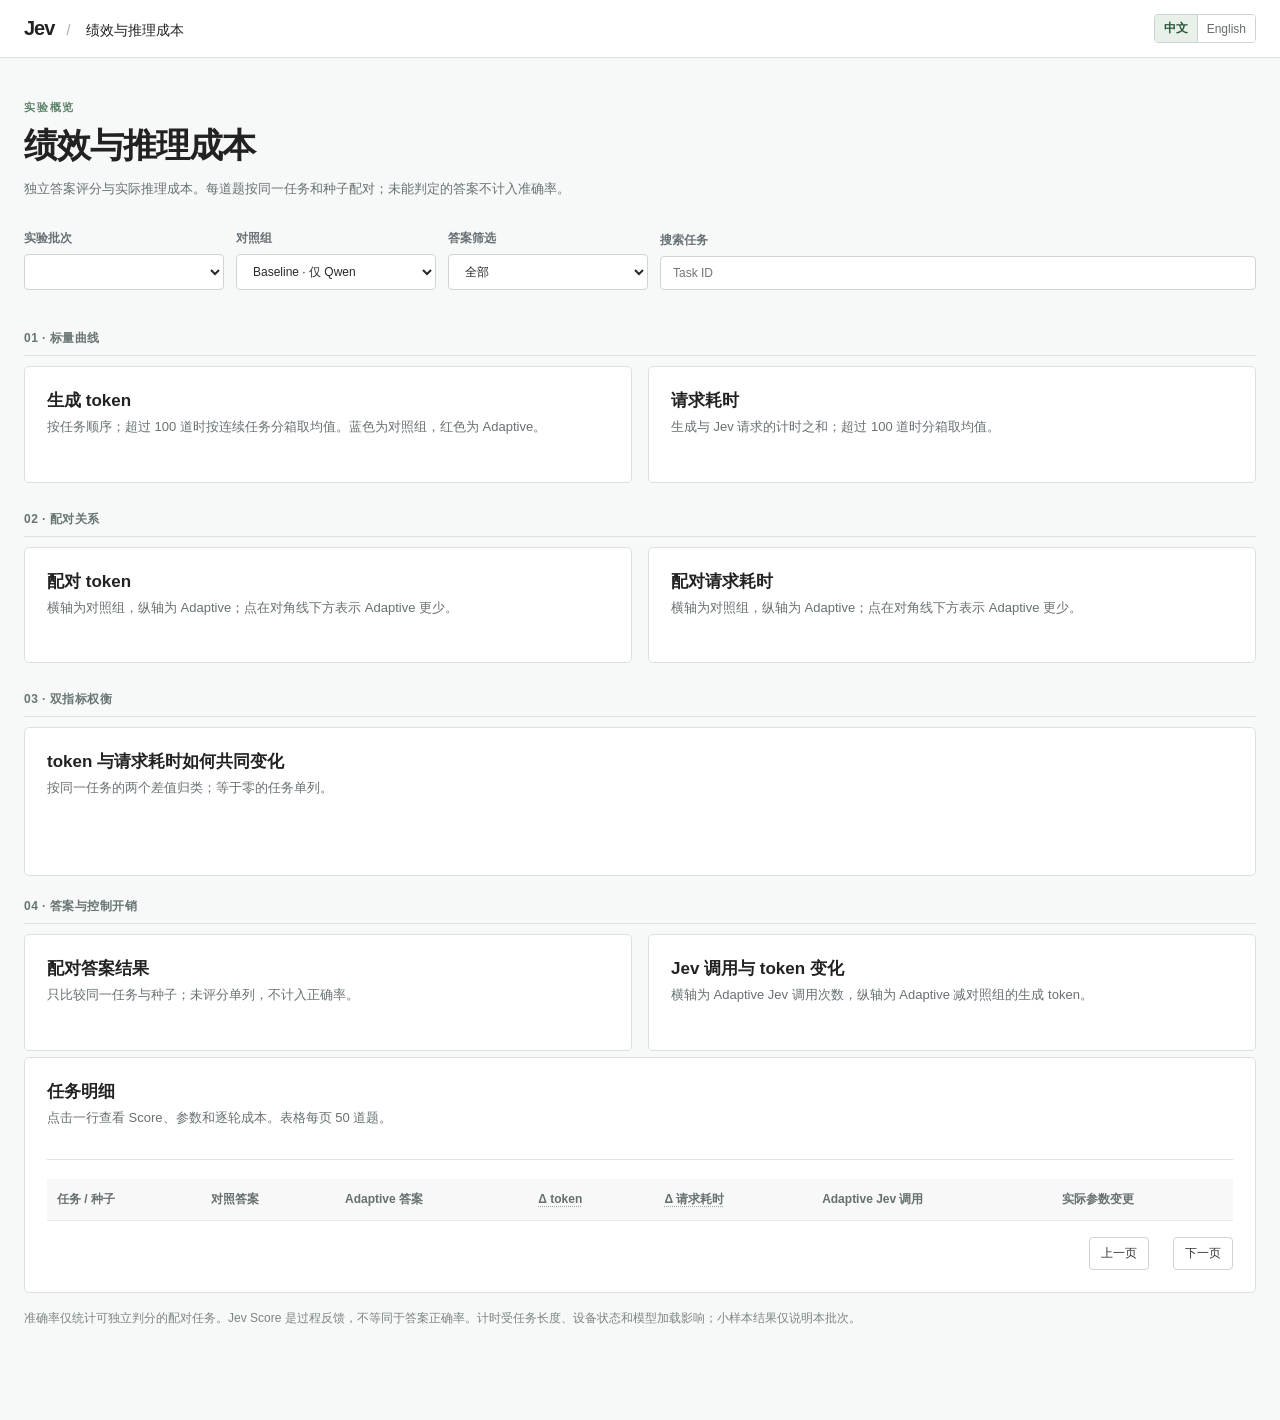
==== scripts/dashboard/index.html @ aff31f2d "Add experiment analysis and dashboard" ====
<!doctype html>
<html lang="zh-CN">
<head>
  <meta charset="utf-8">
  <meta name="viewport" content="width=device-width, initial-scale=1">
  <title>Jev · 绩效与推理成本</title>
  <link rel="stylesheet" href="dashboard.css">
  <script>window.JEV_TASKS = {};</script>
  <script defer src="data/batches.js"></script>
  <script defer src="batch-switch.js"></script>
  <script defer src="data/overview.js"></script>
  <script defer src="dashboard.js"></script>
</head>
<body>
  <header class="top">
    <div><strong>Jev</strong><span class="bar">/</span> <span data-i18n="siteTitle">绩效与推理成本</span></div>
    <div class="top-right"><a id="all-batches" href="../../" hidden>全部批次 / All batches</a><div class="language-switch" aria-label="Language"><button id="lang-zh" type="button" lang="zh-CN" aria-pressed="true">中文</button><button id="lang-en" type="button" lang="en" aria-pressed="false">English</button></div></div>
  </header>
  <main>
    <div class="intro"><div><div class="eyebrow" data-i18n="overviewEyebrow">实验概览</div><h1 data-i18n="overviewTitle">绩效与推理成本</h1><p data-i18n="intro">独立答案评分与实际推理成本。每道题按同一任务和种子配对；未能判定的答案不计入准确率。</p></div><div class="count" id="dataset-count"></div></div>
    <div class="toolbar"><label><span data-i18n="batchLabel">实验批次</span><select id="experiment-batch" aria-label="实验批次"></select></label><label><span data-i18n="controlLabel">对照组</span><select id="control"><option value="baseline" data-i18n="controlBaseline">Baseline · 仅 Qwen</option><option value="fixed" data-i18n="controlFixed">Fixed · Jev 评分</option></select></label><label><span data-i18n="filterLabel">答案筛选</span><select id="grade-filter"><option value="all" data-i18n="all">全部</option><option value="improved" data-i18n="improved">Adaptive 改进</option><option value="regressed" data-i18n="regressed">Adaptive 退步</option><option value="ungraded" data-i18n="ungraded">未评分</option></select></label><label class="search"><span data-i18n="searchLabel">搜索任务</span><input id="search" type="search" placeholder="Task ID"></label></div>
    <section class="kpis" id="kpis"></section>
    <div class="section-label" data-i18n="groupScalars">01 · 标量曲线</div>
    <section class="grid"><article class="panel"><h2 data-i18n="tokenTitle">生成 token</h2><p data-i18n="tokenDesc">按任务顺序；超过 100 道时按连续任务分箱取均值。蓝色为对照组，红色为 Adaptive。</p><div id="token-chart" class="chart"></div></article><article class="panel"><h2 data-i18n="timeTitle">请求耗时</h2><p data-i18n="timeDesc">生成与 Jev 请求的计时之和；超过 100 道时分箱取均值。</p><div id="time-chart" class="chart"></div></article></section>
    <div class="section-label" data-i18n="groupPaired">02 · 配对关系</div>
    <section class="grid"><article class="panel"><h2 data-i18n="tokenScatterTitle">配对 token</h2><p data-i18n="scatterDesc">横轴为对照组，纵轴为 Adaptive；点在对角线下方表示 Adaptive 更少。</p><div id="token-scatter" class="chart"></div></article><article class="panel"><h2 data-i18n="timeScatterTitle">配对请求耗时</h2><p data-i18n="scatterDesc">横轴为对照组，纵轴为 Adaptive；点在对角线下方表示 Adaptive 更少。</p><div id="time-scatter" class="chart"></div></article></section>
    <div class="section-label" data-i18n="groupDistributions">03 · 双指标权衡</div>
    <section class="panel tradeoff-panel"><div class="panel-head"><div><h2 data-i18n="tradeoffTitle">token 与请求耗时如何共同变化</h2><p data-i18n="tradeoffDesc">按同一任务的两个差值归类；等于零的任务单列。</p></div><span id="tradeoff-count"></span></div><div id="tradeoff-metrics" class="tradeoff-metrics"></div><div id="tradeoff-matrix" class="tradeoff-matrix"></div><div id="tradeoff-neutral" class="tradeoff-neutral"></div></section>
    <div class="section-label" data-i18n="groupOutcomes">04 · 答案与控制开销</div>
    <section class="grid"><article class="panel"><h2 data-i18n="outcomeTitle">配对答案结果</h2><p data-i18n="outcomeDesc">只比较同一任务与种子；未评分单列，不计入正确率。</p><div id="outcome-chart" class="chart"></div></article><article class="panel"><h2 data-i18n="costTitle">Jev 调用与 token 变化</h2><p data-i18n="costDesc">横轴为 Adaptive Jev 调用次数，纵轴为 Adaptive 减对照组的生成 token。</p><div id="cost-scatter" class="chart"></div></article></section>
    <section class="panel table-panel"><div class="panel-head"><div><h2 data-i18n="tasksTitle">任务明细</h2><p data-i18n="tasksDesc">点击一行查看 Score、参数和逐轮成本。表格每页 50 道题。</p></div><span id="table-count"></span></div><p id="delta-note" class="delta-note" role="note"></p><div class="table-scroll"><table><thead><tr><th data-i18n="thTask">任务 / 种子</th><th data-i18n="thControlAnswer">对照答案</th><th data-i18n="thAdaptiveAnswer">Adaptive 答案</th><th id="th-delta-token" data-i18n="thDeltaToken">Δ token</th><th id="th-delta-time" data-i18n="thDeltaTime">Δ 请求耗时</th><th data-i18n="thCalls">Adaptive Jev 调用</th><th data-i18n="thChanges">实际参数变更</th></tr></thead><tbody id="task-rows"></tbody></table></div><div class="pagination"><button id="prev" data-i18n="prev">上一页</button><span id="page-status"></span><button id="next" data-i18n="next">下一页</button></div></section>
    <section id="detail" class="detail" hidden><div class="detail-head"><div><div class="eyebrow" data-i18n="traceEyebrow">任务轨迹</div><h2 id="detail-title"></h2></div><button id="close-detail" data-i18n="close">关闭</button></div><div id="prompt" class="prompt"></div><div id="run-stats" class="run-stats"></div><div class="grid"><article class="panel"><h3 data-i18n="scoreTitle">Jev Score 与效用</h3><p data-i18n="scoreDesc">选择一项 0–1 归一化 Score，与效用逐轮对比。</p><label class="score-select"><span data-i18n="scoreMetric">Score 指标</span><select id="score-metric"></select></label><div id="score-chart" class="chart"></div></article><article class="panel"><h3 data-i18n="roundTimeTitle">生成与 Jev 请求耗时</h3><p data-i18n="roundTimeDesc">逐轮计时，单位秒。</p><div id="round-time-chart" class="chart"></div></article></div><article class="panel"><h3 data-i18n="paramTitle">采样参数轨迹</h3><div class="param-bar"><label><span data-i18n="paramLabel">参数</span><select id="parameter"></select></label><span data-i18n="paramDesc">显示各模式实际用于每轮生成的值</span></div><div id="param-chart" class="chart"></div></article><article class="panel"><h3 data-i18n="eventsTitle">逐轮事件</h3><div class="table-scroll"><table><thead><tr><th data-i18n="thRound">轮次</th><th data-i18n="thTokenRange">Token 区间</th><th data-i18n="thScoreUtility">Score / 效用</th><th data-i18n="thJevRequests">Jev 请求</th><th data-i18n="thJevTokens">Jev token in / out</th><th data-i18n="thDecision">决策</th><th data-i18n="thAppliedNext">下一轮生效</th></tr></thead><tbody id="round-rows"></tbody></table></div></article><details class="answer"><summary data-i18n="answerSummary">查看三组最终答案末段与结果文件路径</summary><div id="answers"></div></details></section>
    <p class="footnote" data-i18n="footnote">准确率仅统计可独立判分的配对任务。Jev Score 是过程反馈，不等同于答案正确率。计时受任务长度、设备状态和模型加载影响；小样本结果仅说明本批次。</p>
  </main>
</body>
</html>
---- scripts/dashboard/dashboard.css ----
:root{font-family:Inter,"Segoe UI","Microsoft YaHei",sans-serif;color:#222; background:#f7f8f8;--line:#dce0df;--green:#4b8462;--gray:#7c8587;--orange:#b37a32}*{box-sizing:border-box}body{margin:0}.top{background:white;border-bottom:1px solid var(--line);height:58px;padding:0 max(24px,calc((100vw - 1440px)/2));display:flex;align-items:center;justify-content:space-between;font-size:14px}.top strong{font-size:20px;letter-spacing:-1px}.top small{color:#6a7374}.bar{color:#a5acac;padding:0 12px}main{max-width:1440px;margin:auto;padding:42px 24px 80px}.intro{display:flex;justify-content:space-between;align-items:end;gap:24px}.eyebrow{color:#60836b;font-size:11px;letter-spacing:.16em;font-weight:700}.intro h1{font-size:34px;margin:8px 0 10px;letter-spacing:-.03em}.intro p,.panel p{color:#687173;line-height:1.6;margin:0;font-size:13px}.count{color:#6a7374;font-size:13px;white-space:nowrap}.toolbar{display:flex;gap:12px;align-items:end;margin:30px 0 18px;flex-wrap:wrap}.toolbar label,.param-bar label{font-size:12px;color:#677074;font-weight:600;display:flex;gap:7px;flex-direction:column}.toolbar select,.toolbar input,.param-bar select{font:inherit;font-weight:400;color:#252b2a;background:white;border:1px solid #cfd5d3;border-radius:4px;padding:9px 12px;min-width:200px}.toolbar .search{flex:1}.search input{width:100%}.kpis{display:grid;grid-template-columns:repeat(5,minmax(0,1fr));gap:12px;margin-bottom:16px}.kpi,.panel{background:white;border:1px solid var(--line);border-radius:5px}.kpi{padding:20px}.kpi .label{font-size:12px;color:#657071}.kpi .value{font-size:27px;font-weight:700;letter-spacing:-.03em;margin:11px 0 5px}.kpi .sub{font-size:11px;color:#899191;line-height:1.5}.grid{display:grid;grid-template-columns:1fr 1fr;gap:16px}.panel{padding:22px;margin-bottom:16px;min-width:0}.panel h2,.panel h3{margin:0 0 5px;font-size:17px}.chart{height:250px;margin-top:22px}.chart svg{width:100%;height:100%;overflow:visible}.chart .axis{stroke:#d8ddda;stroke-width:1}.chart .gridline{stroke:#edf0ee;stroke-width:1}.chart .tick{fill:#788180;font-size:10px}.chart .label{fill:#4d5757;font-size:11px}.chart .legend{fill:#485252;font-size:10px}.panel-head{display:flex;justify-content:space-between;align-items:center}.panel-head span{font-size:12px;color:#788180}.table-scroll{overflow:auto}table{border-collapse:collapse;width:100%;min-width:860px;font-size:12px;margin-top:19px}th{text-align:left;color:#677071;font-weight:600;background:#f7f8f7}td,th{padding:12px 10px;border-bottom:1px solid #e9ecea;white-space:nowrap}tbody tr{cursor:pointer}tbody tr:hover{background:#f1f6f1}.good{color:#3c8155;font-weight:600}.bad{color:#a35048;font-weight:600}.muted{color:#899190}.pagination{display:flex;justify-content:end;align-items:center;gap:12px;margin-top:16px;font-size:12px;color:#6d7677}button{font:inherit;cursor:pointer;background:white;border:1px solid #cdd3d0;border-radius:4px;padding:7px 11px;color:#333}button:disabled{opacity:.4;cursor:default}.detail{margin-top:42px;border-top:2px solid #b9cdbd;padding-top:28px}.detail-head{display:flex;justify-content:space-between;align-items:center}.detail h2{font-size:27px;margin:6px 0}.prompt{padding:17px 19px;background:#f0f3ef;white-space:pre-wrap;line-height:1.6;font-size:13px;border-left:3px solid #98ae99;margin:18px 0}.run-stats{display:grid;grid-template-columns:repeat(3,1fr);gap:12px;margin-bottom:16px}.run-card{background:#fff;border:1px solid var(--line);padding:15px;font-size:12px;line-height:1.7}.run-card strong{font-size:14px}.param-bar{display:flex;justify-content:space-between;align-items:center;color:#7b8582;font-size:12px}.answer{background:white;border:1px solid var(--line);padding:16px;margin-top:16px;font-size:13px}.answer summary{cursor:pointer}.answer pre{white-space:pre-wrap;overflow-wrap:anywhere;background:#f6f7f6;padding:12px}.footnote{font-size:12px;color:#7b8582;line-height:1.6;margin-top:16px}@media(max-width:900px){.kpis{grid-template-columns:repeat(2,1fr)}.grid{grid-template-columns:1fr}.run-stats{grid-template-columns:1fr}.top small{display:none}.intro h1{font-size:28px}}@media(max-width:550px){main{padding:28px 14px}.toolbar label,.toolbar .search{width:100%}.toolbar select,.toolbar input{width:100%}.kpis{grid-template-columns:1fr 1fr}.kpi .value{font-size:22px}}
.chart{height:auto}.chart svg{height:220px}.legend-row{display:flex;flex-wrap:wrap;gap:12px;color:#596363;font-size:11px;margin-top:4px}
.kpi{min-width:0;padding:17px}.kpi .value{font-size:clamp(19px,1.7vw,27px);white-space:nowrap}.kpi .sub{overflow-wrap:anywhere}
@media(max-width:1150px){.kpi{padding:14px}.kpi .value{font-size:19px}}
@media(max-width:900px){.kpis{grid-template-columns:repeat(2,minmax(0,1fr))}.kpi .value{font-size:clamp(19px,3vw,25px)}}
@media(max-width:520px){.kpis{grid-template-columns:1fr 1fr}.kpi .value{font-size:18px;white-space:normal}}
.top-right{display:flex;align-items:center;gap:20px}.language-switch{display:flex;border:1px solid #cdd3d0;border-radius:4px;overflow:hidden}.language-switch button{border:0;border-radius:0;padding:5px 9px;font-size:12px;color:#66706b}.language-switch button+button{border-left:1px solid #cdd3d0}.language-switch button[aria-pressed="true"]{background:#e9f0e9;color:#27573b;font-weight:700}.delta-note{margin:18px 0 2px!important;padding:10px 13px;border-left:3px solid #94ae99;background:#f2f6f2;color:#3b5145!important;font-size:12px!important;line-height:1.6!important}#th-delta-token,#th-delta-time{cursor:help;text-decoration:underline dotted #a4adaa;text-underline-offset:3px}@media(max-width:650px){.top{padding:0 14px}.top-right{gap:6px}.top-right small{display:none}.language-switch button{padding:5px 7px}.intro{display:block}.count{margin-top:16px}}
.delta-note{background:transparent;border-left:0;border-bottom:1px solid #e1e5e2;padding:9px 0!important;margin:12px 0 0!important;font-family:Consolas,monospace;color:#52615a!important}.plot-point{cursor:pointer}.plot-point:hover{opacity:1;r:6}.score-select{display:flex;align-items:center;gap:9px;margin-top:12px;color:#667074;font-size:12px}.score-select select{padding:5px 8px;border:1px solid #cfd5d3;border-radius:4px;background:white;color:#27312d;font:inherit}.grid+.grid{margin-top:0}
.section-label{font-size:12px;font-weight:700;letter-spacing:.04em;color:#687573;margin:22px 0 10px;padding-bottom:8px;border-bottom:1px solid #dce1df}.section-label+.grid .panel{margin-bottom:6px}
.tradeoff-panel{overflow-x:auto}.tradeoff-metrics{display:grid;grid-template-columns:repeat(2,minmax(0,1fr));gap:14px;margin:20px 0 24px}.tradeoff-stat{border:1px solid #dce1df;background:#fafbfa;padding:15px 18px;display:grid;gap:5px}.tradeoff-stat-label{font-size:12px;color:#687573}.tradeoff-stat-value{font-size:25px;letter-spacing:-.03em}.tradeoff-stat-value.negative{color:#2878b8}.tradeoff-stat-value.positive{color:#c74646}.tradeoff-stat-sub{font-size:12px;color:#5c6763}.tradeoff-matrix{display:grid;grid-template-columns:145px repeat(2,minmax(0,1fr));gap:8px;min-width:650px}.tradeoff-axis{padding:10px 12px;font-size:12px;font-weight:700;color:#56625e;background:#f2f4f3;border:1px solid #e0e5e2}.tradeoff-row-axis{display:flex;align-items:center;line-height:1.5}.tradeoff-corner{background:transparent}.tradeoff-cell{min-height:145px;border:1px solid #dce1df;padding:14px 16px;background:#fff}.tradeoff-cell.bothLower{border-left:4px solid #2878b8;background:#f5f9fc}.tradeoff-cell.bothHigher{border-left:4px solid #c74646;background:#fcf6f6}.tradeoff-cell.tokenOnly{border-left:4px solid #2878b8}.tradeoff-cell.timeOnly{border-left:4px solid #c74646}.tradeoff-cell-count{font-size:31px;line-height:1.1;margin-right:10px}.tradeoff-cell-label{font-size:13px;color:#56625e;font-weight:600}.tradeoff-examples{display:flex;flex-wrap:wrap;gap:6px;margin-top:14px}.tradeoff-task{font-size:11px;padding:4px 7px;background:#fff;border-color:#d5ddda;max-width:100%;overflow-wrap:anywhere}.tradeoff-task:hover{border-color:#8ca8a0}.tradeoff-more,.tradeoff-neutral{font-size:12px;color:#78817e}.tradeoff-neutral{margin-top:10px}@media(max-width:650px){.tradeoff-metrics{grid-template-columns:1fr}}
.top-right a{color:#2878b8;font-size:12px;text-decoration:none}.top-right a:hover{text-decoration:underline}.top-right a[hidden]{display:none}
#all-batches{display:none}
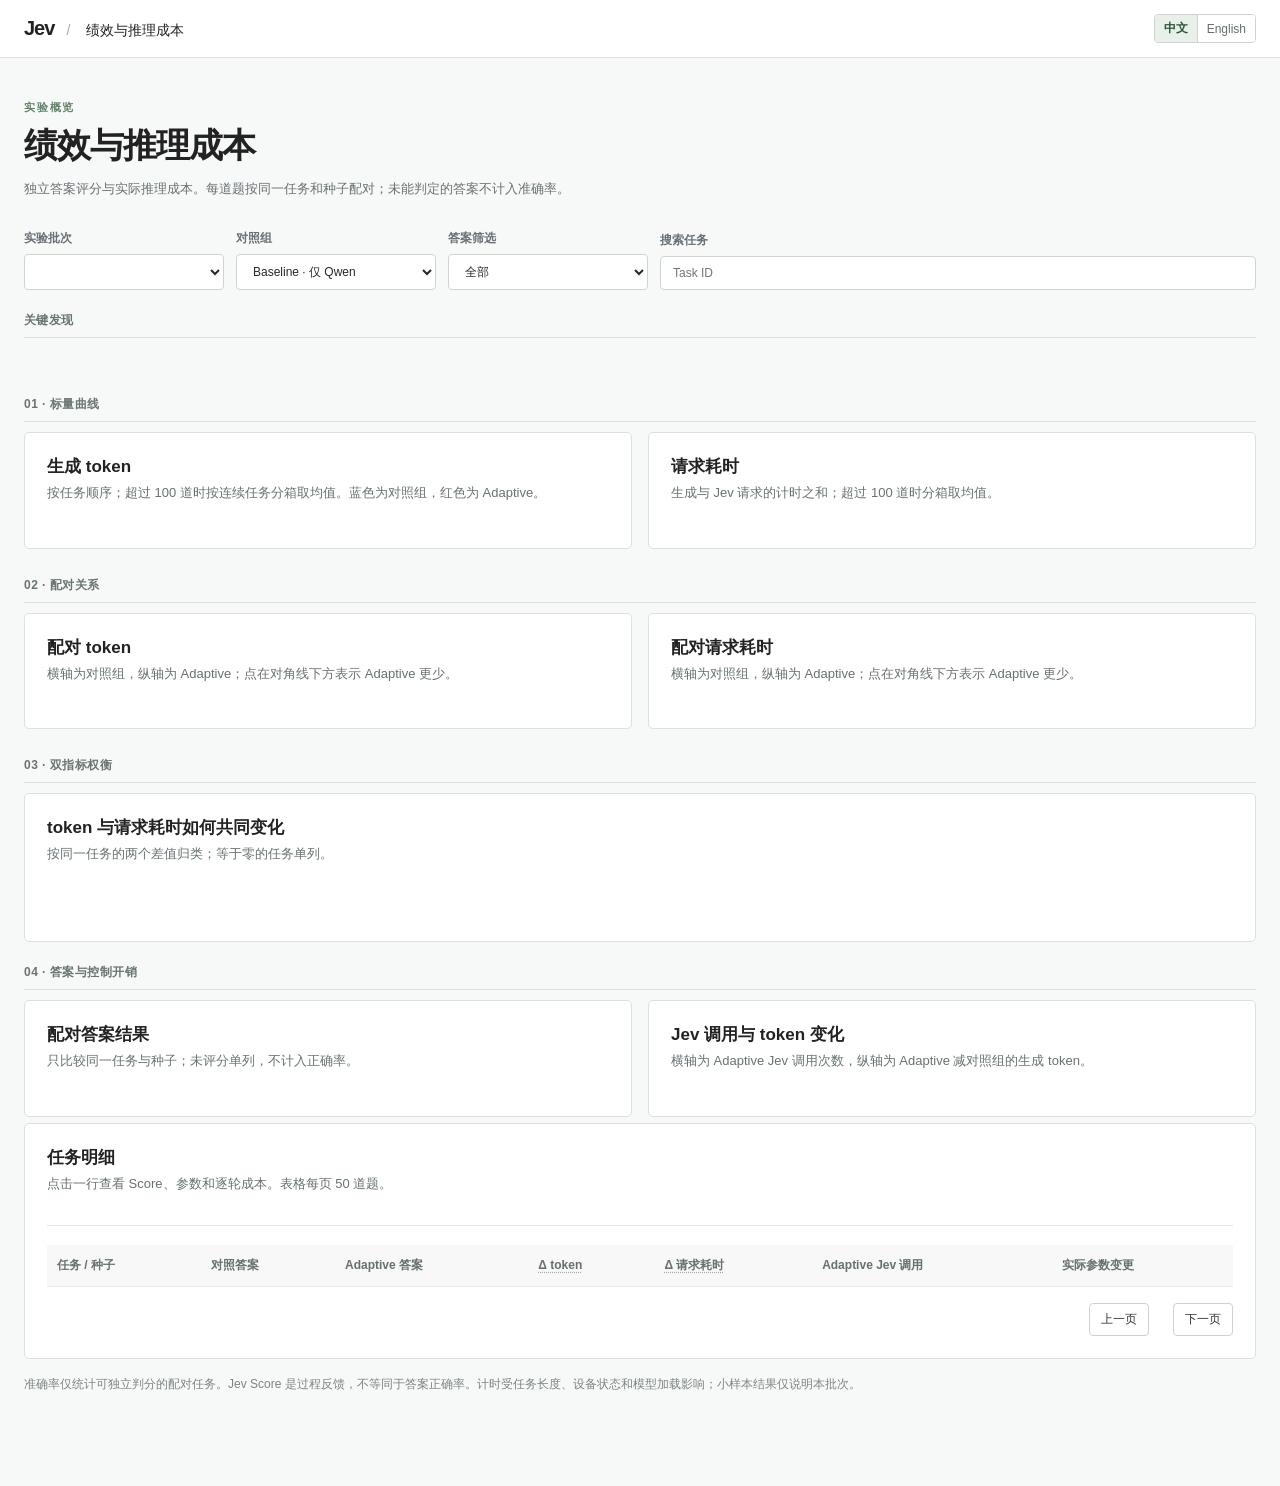
==== commit 540e95ae: "Redesign scoring around symptoms and signals; restart is adaptive-only Scoring: six rubrics with a k" ====
--- a/scripts/dashboard/index.html
+++ b/scripts/dashboard/index.html
@@ -10,6 +10,7 @@
   <script defer src="batch-switch.js"></script>
   <script defer src="data/overview.js"></script>
   <script defer src="dashboard.js"></script>
+  <script defer src="findings.js"></script>
 </head>
 <body>
   <header class="top">
@@ -19,6 +20,8 @@
   <main>
     <div class="intro"><div><div class="eyebrow" data-i18n="overviewEyebrow">实验概览</div><h1 data-i18n="overviewTitle">绩效与推理成本</h1><p data-i18n="intro">独立答案评分与实际推理成本。每道题按同一任务和种子配对；未能判定的答案不计入准确率。</p></div><div class="count" id="dataset-count"></div></div>
     <div class="toolbar"><label><span data-i18n="batchLabel">实验批次</span><select id="experiment-batch" aria-label="实验批次"></select></label><label><span data-i18n="controlLabel">对照组</span><select id="control"><option value="baseline" data-i18n="controlBaseline">Baseline · 仅 Qwen</option><option value="fixed" data-i18n="controlFixed">Fixed · Jev 评分</option></select></label><label><span data-i18n="filterLabel">答案筛选</span><select id="grade-filter"><option value="all" data-i18n="all">全部</option><option value="improved" data-i18n="improved">Adaptive 改进</option><option value="regressed" data-i18n="regressed">Adaptive 退步</option><option value="ungraded" data-i18n="ungraded">未评分</option></select></label><label class="search"><span data-i18n="searchLabel">搜索任务</span><input id="search" type="search" placeholder="Task ID"></label></div>
+    <div class="section-label" data-i18n="groupFindings">关键发现</div>
+    <section class="findings" id="findings"></section>
     <section class="kpis" id="kpis"></section>
     <div class="section-label" data-i18n="groupScalars">01 · 标量曲线</div>
     <section class="grid"><article class="panel"><h2 data-i18n="tokenTitle">生成 token</h2><p data-i18n="tokenDesc">按任务顺序；超过 100 道时按连续任务分箱取均值。蓝色为对照组，红色为 Adaptive。</p><div id="token-chart" class="chart"></div></article><article class="panel"><h2 data-i18n="timeTitle">请求耗时</h2><p data-i18n="timeDesc">生成与 Jev 请求的计时之和；超过 100 道时分箱取均值。</p><div id="time-chart" class="chart"></div></article></section>
--- a/scripts/dashboard/dashboard.css
+++ b/scripts/dashboard/dashboard.css
@@ -10,3 +10,6 @@
 .tradeoff-panel{overflow-x:auto}.tradeoff-metrics{display:grid;grid-template-columns:repeat(2,minmax(0,1fr));gap:14px;margin:20px 0 24px}.tradeoff-stat{border:1px solid #dce1df;background:#fafbfa;padding:15px 18px;display:grid;gap:5px}.tradeoff-stat-label{font-size:12px;color:#687573}.tradeoff-stat-value{font-size:25px;letter-spacing:-.03em}.tradeoff-stat-value.negative{color:#2878b8}.tradeoff-stat-value.positive{color:#c74646}.tradeoff-stat-sub{font-size:12px;color:#5c6763}.tradeoff-matrix{display:grid;grid-template-columns:145px repeat(2,minmax(0,1fr));gap:8px;min-width:650px}.tradeoff-axis{padding:10px 12px;font-size:12px;font-weight:700;color:#56625e;background:#f2f4f3;border:1px solid #e0e5e2}.tradeoff-row-axis{display:flex;align-items:center;line-height:1.5}.tradeoff-corner{background:transparent}.tradeoff-cell{min-height:145px;border:1px solid #dce1df;padding:14px 16px;background:#fff}.tradeoff-cell.bothLower{border-left:4px solid #2878b8;background:#f5f9fc}.tradeoff-cell.bothHigher{border-left:4px solid #c74646;background:#fcf6f6}.tradeoff-cell.tokenOnly{border-left:4px solid #2878b8}.tradeoff-cell.timeOnly{border-left:4px solid #c74646}.tradeoff-cell-count{font-size:31px;line-height:1.1;margin-right:10px}.tradeoff-cell-label{font-size:13px;color:#56625e;font-weight:600}.tradeoff-examples{display:flex;flex-wrap:wrap;gap:6px;margin-top:14px}.tradeoff-task{font-size:11px;padding:4px 7px;background:#fff;border-color:#d5ddda;max-width:100%;overflow-wrap:anywhere}.tradeoff-task:hover{border-color:#8ca8a0}.tradeoff-more,.tradeoff-neutral{font-size:12px;color:#78817e}.tradeoff-neutral{margin-top:10px}@media(max-width:650px){.tradeoff-metrics{grid-template-columns:1fr}}
 .top-right a{color:#2878b8;font-size:12px;text-decoration:none}.top-right a:hover{text-decoration:underline}.top-right a[hidden]{display:none}
 #all-batches{display:none}
+
+.findings{display:grid;grid-template-columns:repeat(2,minmax(0,1fr));gap:20px;margin:6px 0 26px}.fig{background:#fff;border:1px solid #e2e2e2;border-radius:4px;padding:10px 14px 8px;min-width:0}.fig-tools{display:flex;align-items:center;gap:10px;font-size:11px;color:#7a7a7a;letter-spacing:.04em;text-transform:uppercase}.fig-tools .fig-select{margin-left:auto;font:inherit;font-size:12px;letter-spacing:0;text-transform:none;color:#333;border:1px solid #d3d3d3;border-radius:3px;padding:3px 6px;background:#fff}.fig-tools .fig-select+.fig-download{margin-left:0}.fig-tools .fig-download{margin-left:auto;font-size:11px;padding:3px 8px;color:#555;border-color:#d3d3d3;letter-spacing:0;text-transform:none}.fig-tools .fig-download:hover{background:#f4f4f4}.fig-body svg{display:block;width:100%;height:auto}.fig-body circle,.fig-body rect{transition:opacity .12s}.fig-body circle:hover,.fig-body rect:hover{opacity:.78}.fig-empty{color:#777;font-size:13px}
+@media(max-width:900px){.findings{grid-template-columns:1fr}}
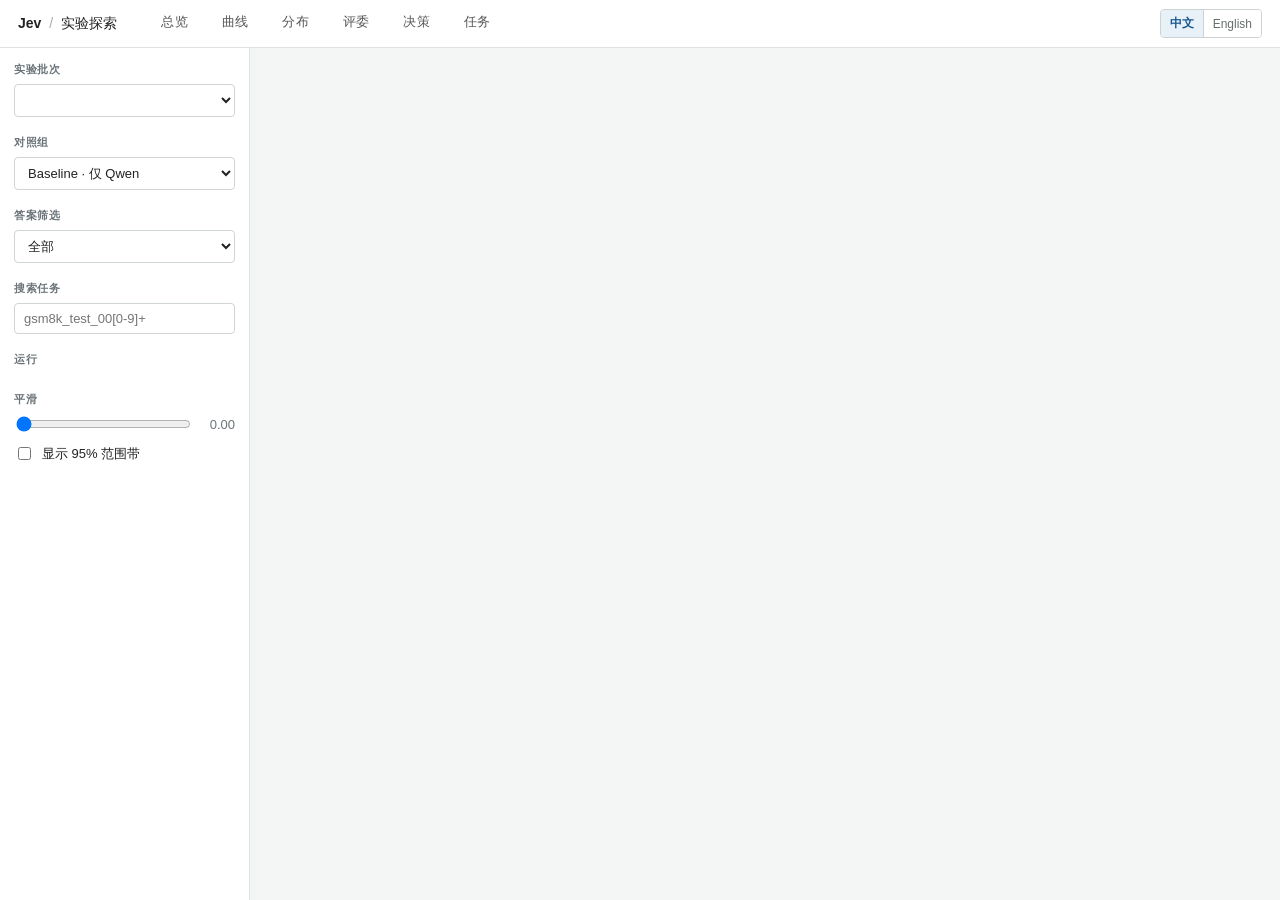
==== commit 2f2fb6c3: "Fix the answer grader, rebuild the dashboard like TensorBoard, harden resuming Answer grader (script" ====
--- a/scripts/dashboard/index.html
+++ b/scripts/dashboard/index.html
@@ -3,37 +3,53 @@
 <head>
   <meta charset="utf-8">
   <meta name="viewport" content="width=device-width, initial-scale=1">
-  <title>Jev · 绩效与推理成本</title>
-  <link rel="stylesheet" href="dashboard.css">
+  <title>Jev · 实验探索</title>
+  <link rel="stylesheet" href="explorer.css">
   <script>window.JEV_TASKS = {};</script>
   <script defer src="data/batches.js"></script>
   <script defer src="batch-switch.js"></script>
   <script defer src="data/overview.js"></script>
-  <script defer src="dashboard.js"></script>
-  <script defer src="findings.js"></script>
+  <script defer src="core.js"></script>
+  <script defer src="tab-overview.js"></script>
+  <script defer src="tab-curves.js"></script>
+  <script defer src="tab-judge.js"></script>
+  <script defer src="tab-tasks.js"></script>
+  <script defer src="explorer.js"></script>
 </head>
 <body>
   <header class="top">
-    <div><strong>Jev</strong><span class="bar">/</span> <span data-i18n="siteTitle">绩效与推理成本</span></div>
-    <div class="top-right"><a id="all-batches" href="../../" hidden>全部批次 / All batches</a><div class="language-switch" aria-label="Language"><button id="lang-zh" type="button" lang="zh-CN" aria-pressed="true">中文</button><button id="lang-en" type="button" lang="en" aria-pressed="false">English</button></div></div>
+    <div class="brand"><strong>Jev</strong><span class="bar">/</span><span data-i18n="siteTitle">实验探索</span></div>
+    <nav class="tabs" role="tablist">
+      <button type="button" class="tab-btn" role="tab" data-tab="overview" data-i18n="tabOverview">总览</button>
+      <button type="button" class="tab-btn" role="tab" data-tab="curves" data-i18n="tabCurves">曲线</button>
+      <button type="button" class="tab-btn" role="tab" data-tab="distributions" data-i18n="tabDistributions">分布</button>
+      <button type="button" class="tab-btn" role="tab" data-tab="judge" data-i18n="tabJudge">评委</button>
+      <button type="button" class="tab-btn" role="tab" data-tab="behavior" data-i18n="tabBehavior">决策</button>
+      <button type="button" class="tab-btn" role="tab" data-tab="tasks" data-i18n="tabTasks">任务</button>
+    </nav>
+    <div class="language-switch" aria-label="Language"><button id="lang-zh" type="button" lang="zh-CN" aria-pressed="true">中文</button><button id="lang-en" type="button" lang="en" aria-pressed="false">English</button></div>
   </header>
-  <main>
-    <div class="intro"><div><div class="eyebrow" data-i18n="overviewEyebrow">实验概览</div><h1 data-i18n="overviewTitle">绩效与推理成本</h1><p data-i18n="intro">独立答案评分与实际推理成本。每道题按同一任务和种子配对；未能判定的答案不计入准确率。</p></div><div class="count" id="dataset-count"></div></div>
-    <div class="toolbar"><label><span data-i18n="batchLabel">实验批次</span><select id="experiment-batch" aria-label="实验批次"></select></label><label><span data-i18n="controlLabel">对照组</span><select id="control"><option value="baseline" data-i18n="controlBaseline">Baseline · 仅 Qwen</option><option value="fixed" data-i18n="controlFixed">Fixed · Jev 评分</option></select></label><label><span data-i18n="filterLabel">答案筛选</span><select id="grade-filter"><option value="all" data-i18n="all">全部</option><option value="improved" data-i18n="improved">Adaptive 改进</option><option value="regressed" data-i18n="regressed">Adaptive 退步</option><option value="ungraded" data-i18n="ungraded">未评分</option></select></label><label class="search"><span data-i18n="searchLabel">搜索任务</span><input id="search" type="search" placeholder="Task ID"></label></div>
-    <div class="section-label" data-i18n="groupFindings">关键发现</div>
-    <section class="findings" id="findings"></section>
-    <section class="kpis" id="kpis"></section>
-    <div class="section-label" data-i18n="groupScalars">01 · 标量曲线</div>
-    <section class="grid"><article class="panel"><h2 data-i18n="tokenTitle">生成 token</h2><p data-i18n="tokenDesc">按任务顺序；超过 100 道时按连续任务分箱取均值。蓝色为对照组，红色为 Adaptive。</p><div id="token-chart" class="chart"></div></article><article class="panel"><h2 data-i18n="timeTitle">请求耗时</h2><p data-i18n="timeDesc">生成与 Jev 请求的计时之和；超过 100 道时分箱取均值。</p><div id="time-chart" class="chart"></div></article></section>
-    <div class="section-label" data-i18n="groupPaired">02 · 配对关系</div>
-    <section class="grid"><article class="panel"><h2 data-i18n="tokenScatterTitle">配对 token</h2><p data-i18n="scatterDesc">横轴为对照组，纵轴为 Adaptive；点在对角线下方表示 Adaptive 更少。</p><div id="token-scatter" class="chart"></div></article><article class="panel"><h2 data-i18n="timeScatterTitle">配对请求耗时</h2><p data-i18n="scatterDesc">横轴为对照组，纵轴为 Adaptive；点在对角线下方表示 Adaptive 更少。</p><div id="time-scatter" class="chart"></div></article></section>
-    <div class="section-label" data-i18n="groupDistributions">03 · 双指标权衡</div>
-    <section class="panel tradeoff-panel"><div class="panel-head"><div><h2 data-i18n="tradeoffTitle">token 与请求耗时如何共同变化</h2><p data-i18n="tradeoffDesc">按同一任务的两个差值归类；等于零的任务单列。</p></div><span id="tradeoff-count"></span></div><div id="tradeoff-metrics" class="tradeoff-metrics"></div><div id="tradeoff-matrix" class="tradeoff-matrix"></div><div id="tradeoff-neutral" class="tradeoff-neutral"></div></section>
-    <div class="section-label" data-i18n="groupOutcomes">04 · 答案与控制开销</div>
-    <section class="grid"><article class="panel"><h2 data-i18n="outcomeTitle">配对答案结果</h2><p data-i18n="outcomeDesc">只比较同一任务与种子；未评分单列，不计入正确率。</p><div id="outcome-chart" class="chart"></div></article><article class="panel"><h2 data-i18n="costTitle">Jev 调用与 token 变化</h2><p data-i18n="costDesc">横轴为 Adaptive Jev 调用次数，纵轴为 Adaptive 减对照组的生成 token。</p><div id="cost-scatter" class="chart"></div></article></section>
-    <section class="panel table-panel"><div class="panel-head"><div><h2 data-i18n="tasksTitle">任务明细</h2><p data-i18n="tasksDesc">点击一行查看 Score、参数和逐轮成本。表格每页 50 道题。</p></div><span id="table-count"></span></div><p id="delta-note" class="delta-note" role="note"></p><div class="table-scroll"><table><thead><tr><th data-i18n="thTask">任务 / 种子</th><th data-i18n="thControlAnswer">对照答案</th><th data-i18n="thAdaptiveAnswer">Adaptive 答案</th><th id="th-delta-token" data-i18n="thDeltaToken">Δ token</th><th id="th-delta-time" data-i18n="thDeltaTime">Δ 请求耗时</th><th data-i18n="thCalls">Adaptive Jev 调用</th><th data-i18n="thChanges">实际参数变更</th></tr></thead><tbody id="task-rows"></tbody></table></div><div class="pagination"><button id="prev" data-i18n="prev">上一页</button><span id="page-status"></span><button id="next" data-i18n="next">下一页</button></div></section>
-    <section id="detail" class="detail" hidden><div class="detail-head"><div><div class="eyebrow" data-i18n="traceEyebrow">任务轨迹</div><h2 id="detail-title"></h2></div><button id="close-detail" data-i18n="close">关闭</button></div><div id="prompt" class="prompt"></div><div id="run-stats" class="run-stats"></div><div class="grid"><article class="panel"><h3 data-i18n="scoreTitle">Jev Score 与效用</h3><p data-i18n="scoreDesc">选择一项 0–1 归一化 Score，与效用逐轮对比。</p><label class="score-select"><span data-i18n="scoreMetric">Score 指标</span><select id="score-metric"></select></label><div id="score-chart" class="chart"></div></article><article class="panel"><h3 data-i18n="roundTimeTitle">生成与 Jev 请求耗时</h3><p data-i18n="roundTimeDesc">逐轮计时，单位秒。</p><div id="round-time-chart" class="chart"></div></article></div><article class="panel"><h3 data-i18n="paramTitle">采样参数轨迹</h3><div class="param-bar"><label><span data-i18n="paramLabel">参数</span><select id="parameter"></select></label><span data-i18n="paramDesc">显示各模式实际用于每轮生成的值</span></div><div id="param-chart" class="chart"></div></article><article class="panel"><h3 data-i18n="eventsTitle">逐轮事件</h3><div class="table-scroll"><table><thead><tr><th data-i18n="thRound">轮次</th><th data-i18n="thTokenRange">Token 区间</th><th data-i18n="thScoreUtility">Score / 效用</th><th data-i18n="thJevRequests">Jev 请求</th><th data-i18n="thJevTokens">Jev token in / out</th><th data-i18n="thDecision">决策</th><th data-i18n="thAppliedNext">下一轮生效</th></tr></thead><tbody id="round-rows"></tbody></table></div></article><details class="answer"><summary data-i18n="answerSummary">查看三组最终答案末段与结果文件路径</summary><div id="answers"></div></details></section>
-    <p class="footnote" data-i18n="footnote">准确率仅统计可独立判分的配对任务。Jev Score 是过程反馈，不等同于答案正确率。计时受任务长度、设备状态和模型加载影响；小样本结果仅说明本批次。</p>
-  </main>
+  <div class="shell">
+    <aside class="side">
+      <section><h4 data-i18n="sideBatch">实验批次</h4><select id="experiment-batch" aria-label="实验批次"></select><div id="dataset-count" class="side-note"></div></section>
+      <section><h4 data-i18n="sideControl">对照组</h4>
+        <select id="control"><option value="baseline" data-i18n="controlBaseline">Baseline · 仅 Qwen</option><option value="fixed" data-i18n="controlFixed">Fixed · Jev 评分</option></select></section>
+      <section><h4 data-i18n="sideFilter">答案筛选</h4>
+        <select id="grade-filter"><option value="all" data-i18n="all">全部</option><option value="improved" data-i18n="improved">Adaptive 改进</option><option value="regressed" data-i18n="regressed">Adaptive 退步</option><option value="ungraded" data-i18n="ungraded">未评分</option></select></section>
+      <section><h4 data-i18n="sideSearch">搜索任务</h4><input id="search" type="search" placeholder="gsm8k_test_00[0-9]+" spellcheck="false"></section>
+      <section><h4 data-i18n="sideRuns">运行</h4><div id="run-toggles" class="run-toggles"></div></section>
+      <section data-for="curves distributions judge tasks"><h4 data-i18n="sideSmoothing">平滑</h4><div class="slider"><input id="smoothing" type="range" min="0" max="0.99" step="0.01" value="0"><output id="smoothing-value">0.00</output></div>
+        <label class="side-check" data-for="curves distributions judge"><input id="show-band" type="checkbox"><span data-i18n="sideBand">显示 95% 范围带</span></label></section>
+    </aside>
+    <main id="view">
+      <div class="tab" id="tab-overview" hidden></div>
+      <div class="tab" id="tab-curves" hidden></div>
+      <div class="tab" id="tab-distributions" hidden></div>
+      <div class="tab" id="tab-judge" hidden></div>
+      <div class="tab" id="tab-behavior" hidden></div>
+      <div class="tab" id="tab-tasks" hidden></div>
+    </main>
+  </div>
+  <aside id="drawer" class="drawer" hidden></aside>
 </body>
 </html>
--- a/scripts/dashboard/explorer.css
+++ b/scripts/dashboard/explorer.css
@@ -0,0 +1,100 @@
+:root{font-family:Inter,"Segoe UI","Microsoft YaHei",sans-serif;color:#222;background:#f4f5f5;--line:#dfe2e2;--blue:#1f6fb5;--muted:#6b7478}
+*{box-sizing:border-box}
+body{margin:0;font-size:13px}
+button,select,input{font:inherit;color:inherit}
+
+/* top bar */
+.top{position:sticky;top:0;z-index:20;height:48px;display:flex;align-items:center;gap:28px;padding:0 18px;background:#fff;border-bottom:1px solid var(--line)}
+.brand{font-size:14px;white-space:nowrap}.brand .bar{margin:0 8px;color:#aaa}
+.tabs{display:flex;gap:2px;height:100%;flex:1}
+.tab-btn{border:0;background:none;padding:0 16px;height:100%;font-size:13px;letter-spacing:.02em;color:#555;cursor:pointer;border-bottom:3px solid transparent;text-transform:uppercase}
+.tab-btn:hover{background:#f2f4f4}
+.tab-btn[aria-selected="true"]{color:var(--blue);border-bottom-color:var(--blue);font-weight:600}
+.language-switch{display:flex;border:1px solid #cdd3d0;border-radius:4px;overflow:hidden}
+.language-switch button{border:0;background:#fff;padding:5px 9px;font-size:12px;color:#66706b;cursor:pointer}
+.language-switch button+button{border-left:1px solid #cdd3d0}
+.language-switch button[aria-pressed="true"]{background:#e8f0f8;color:#17588f;font-weight:700}
+
+/* settings column */
+.shell{display:grid;grid-template-columns:250px minmax(0,1fr);min-height:calc(100vh - 48px)}
+.side{background:#fff;border-right:1px solid var(--line);padding:14px 14px 40px;position:sticky;top:48px;align-self:start;height:calc(100vh - 48px);overflow:auto}
+.side section{margin-bottom:18px}
+.side h4{margin:0 0 7px;font-size:11px;font-weight:700;letter-spacing:.06em;text-transform:uppercase;color:var(--muted)}
+.side select,.side input[type=search]{width:100%;padding:7px 9px;border:1px solid #cfd5d3;border-radius:4px;background:#fff}
+.side-note{margin-top:7px;font-size:11px;color:var(--muted);overflow-wrap:anywhere}
+.run-toggles{display:grid;gap:7px}.run-toggles label{display:flex;align-items:center;gap:8px;cursor:pointer}
+.swatch{display:inline-block;width:12px;height:12px;border-radius:2px}
+.side-check{display:flex;align-items:center;gap:8px;margin-top:10px;cursor:pointer}
+.slider{display:flex;align-items:center;gap:8px}.slider input{flex:1}.slider output{width:34px;text-align:right;color:var(--muted)}
+[hidden]{display:none!important}
+
+/* main */
+main{padding:16px 20px 60px;min-width:0}
+.cards{display:grid;grid-template-columns:repeat(auto-fill,minmax(480px,1fr));gap:14px;align-items:start}
+.card{background:#fff;border:1px solid var(--line);border-radius:4px;min-width:0}
+.card.wide{grid-column:1/-1}
+.card-head{display:flex;align-items:center;justify-content:space-between;gap:10px;padding:9px 12px;border-bottom:1px solid #eef0f0}
+.card-head h3{margin:0;font-size:13px;font-weight:600;overflow-wrap:anywhere}
+.card-head h3 .sub{display:block;font-weight:400;color:var(--muted);font-size:11px;margin-top:2px}
+.card-tools{display:flex;align-items:center;gap:6px;flex-shrink:0}
+.card-body{padding:10px 12px 12px}
+.card-body svg{display:block;width:100%;height:auto}
+.icon-btn{border:1px solid #d3d8d8;background:#fff;border-radius:3px;padding:3px 8px;font-size:11px;color:#555;cursor:pointer}
+.icon-btn:hover:not(:disabled){background:#f2f5f5}.icon-btn:disabled{opacity:.4;cursor:default}
+.mini-select{border:1px solid #cfd5d3;border-radius:3px;padding:3px 6px;background:#fff;font-size:11px}
+.mini-check{display:flex;align-items:center;gap:5px;font-size:11px;color:#555}
+.inline-controls{display:flex;gap:6px}
+.status{padding:30px 10px;color:var(--muted);text-align:center}
+.facts{display:flex;gap:18px;flex-wrap:wrap;margin-top:8px;font-size:12px;color:#444}
+
+/* KPI strip */
+.kpis{display:grid;grid-template-columns:repeat(auto-fit,minmax(200px,1fr));gap:12px;margin-bottom:14px}
+.kpi{background:#fff;border:1px solid var(--line);border-radius:4px;padding:12px 14px;min-width:0}
+.kpi-label{font-size:11px;color:var(--muted);letter-spacing:.03em}
+.kpi-value{margin-top:6px;font-size:22px;font-weight:600;letter-spacing:-.02em;white-space:nowrap}
+.kpi-sub{margin-top:4px;font-size:11px;color:var(--muted);overflow-wrap:anywhere}
+
+/* curve groups */
+.tag-bar{display:flex;gap:8px;margin-bottom:12px}.tag-bar input{flex:1;padding:8px 10px;border:1px solid #cfd5d3;border-radius:4px;background:#fff}
+.groups details{margin-bottom:14px}
+.groups summary{cursor:pointer;display:flex;align-items:center;gap:8px;padding:7px 2px;font-weight:600;font-size:13px;list-style:none;border-bottom:1px solid var(--line);margin-bottom:10px}
+.groups summary::-webkit-details-marker{display:none}.groups summary::before{content:"▸";color:#888}
+.groups details[open]>summary::before{content:"▾"}
+.groups summary em{font-style:normal;font-weight:400;color:var(--muted);font-size:11px}
+
+/* charts and tooltips */
+.legend-row{display:flex;flex-wrap:wrap;gap:14px;margin-top:6px;font-size:11px;color:#596363}
+.legend-row span{display:inline-flex;align-items:center;gap:6px}
+.legend-row span::before{content:"";width:16px;height:0;border-top:3px solid var(--swatch)}
+.legend-row span.dashed::before{border-top-style:dashed}
+.dot{cursor:pointer}.dot:hover{fill-opacity:1;stroke:#222;stroke-width:1}
+.pc-line{cursor:pointer}.pc-line:hover{stroke-width:3.2;stroke-opacity:1}
+.tip{position:fixed;z-index:50;pointer-events:none;background:#fff;border:1px solid #cfd5d3;border-radius:4px;padding:7px 10px;font-size:12px;box-shadow:0 2px 8px rgba(0,0,0,.14);max-width:320px}
+.tip-title{font-weight:600;margin-bottom:3px}.tip i{display:inline-block;width:9px;height:9px;border-radius:2px;margin-right:6px}.tip span{color:#888}
+
+/* tables */
+.table-scroll{overflow-x:auto}
+table{width:100%;border-collapse:collapse;font-size:12px}
+th,td{padding:7px 10px;border-bottom:1px solid #eef0f0;text-align:left;white-space:nowrap}
+th{font-weight:600;color:#555;background:#fafbfb}
+th.num,td.num{text-align:right;font-variant-numeric:tabular-nums}
+th.sortable{cursor:pointer;user-select:none}th.sortable:hover{background:#f0f3f3}
+tr.clickable{cursor:pointer}tr.clickable:hover td{background:#f4f8fc}
+td.good{color:#17588f;font-weight:600}td.bad{color:#c0392b;font-weight:600}
+.table-note{font-size:11px;color:var(--muted);margin-bottom:6px}
+.pager{display:flex;align-items:center;gap:12px;justify-content:flex-end;margin-top:10px;color:var(--muted);font-size:12px}
+.link{border:0;background:none;color:var(--blue);cursor:pointer;padding:0;font-size:12px}.link:hover{text-decoration:underline}
+
+/* task drawer */
+.drawer{position:fixed;top:48px;right:0;bottom:0;width:min(760px,94vw);z-index:30;background:#fff;border-left:1px solid var(--line);box-shadow:-6px 0 18px rgba(0,0,0,.10);overflow:auto;padding:16px 18px 40px}
+.drawer-title{color:var(--muted)}
+.drawer-head{display:flex;align-items:center;justify-content:space-between;gap:10px;margin-bottom:12px}
+.drawer-head h2{margin:0;font-size:17px}
+.drawer-block{margin:14px 0}.drawer-block h4{margin:12px 0 4px;font-size:11px;letter-spacing:.05em;text-transform:uppercase;color:var(--muted)}
+.prompt{margin:0;white-space:pre-wrap;line-height:1.5}
+.run-cards{display:grid;grid-template-columns:repeat(auto-fit,minmax(200px,1fr));gap:10px;margin:14px 0}
+.run-card{border:1px solid var(--line);border-radius:4px;padding:10px 12px;font-size:12px;display:grid;gap:3px;color:#444}
+.drawer pre{white-space:pre-wrap;word-break:break-word;background:#f7f8f8;border:1px solid #e6e9e9;border-radius:4px;padding:10px;font-size:12px;max-height:260px;overflow:auto}
+.drawer small{color:var(--muted);overflow-wrap:anywhere}
+
+@media(max-width:900px){.shell{grid-template-columns:1fr}.side{position:static;height:auto}.cards{grid-template-columns:1fr}.tabs{overflow-x:auto}}
